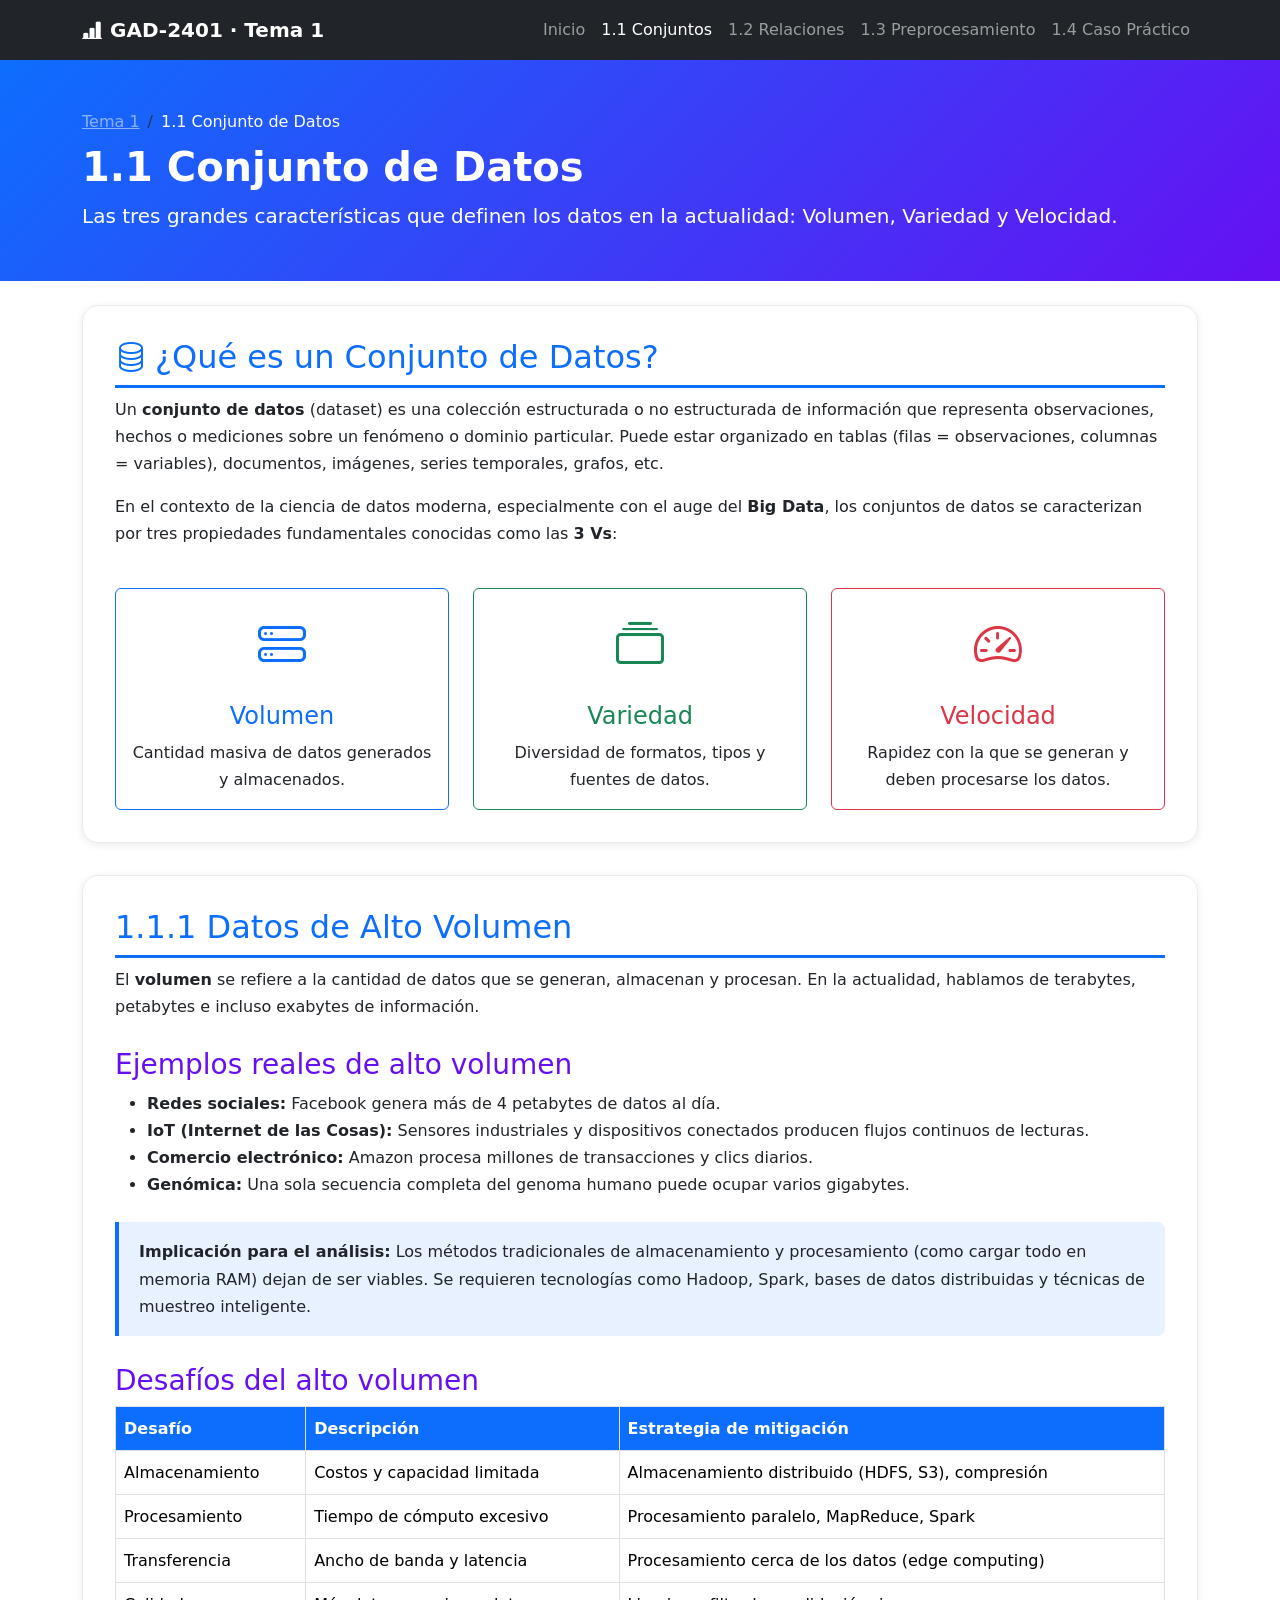
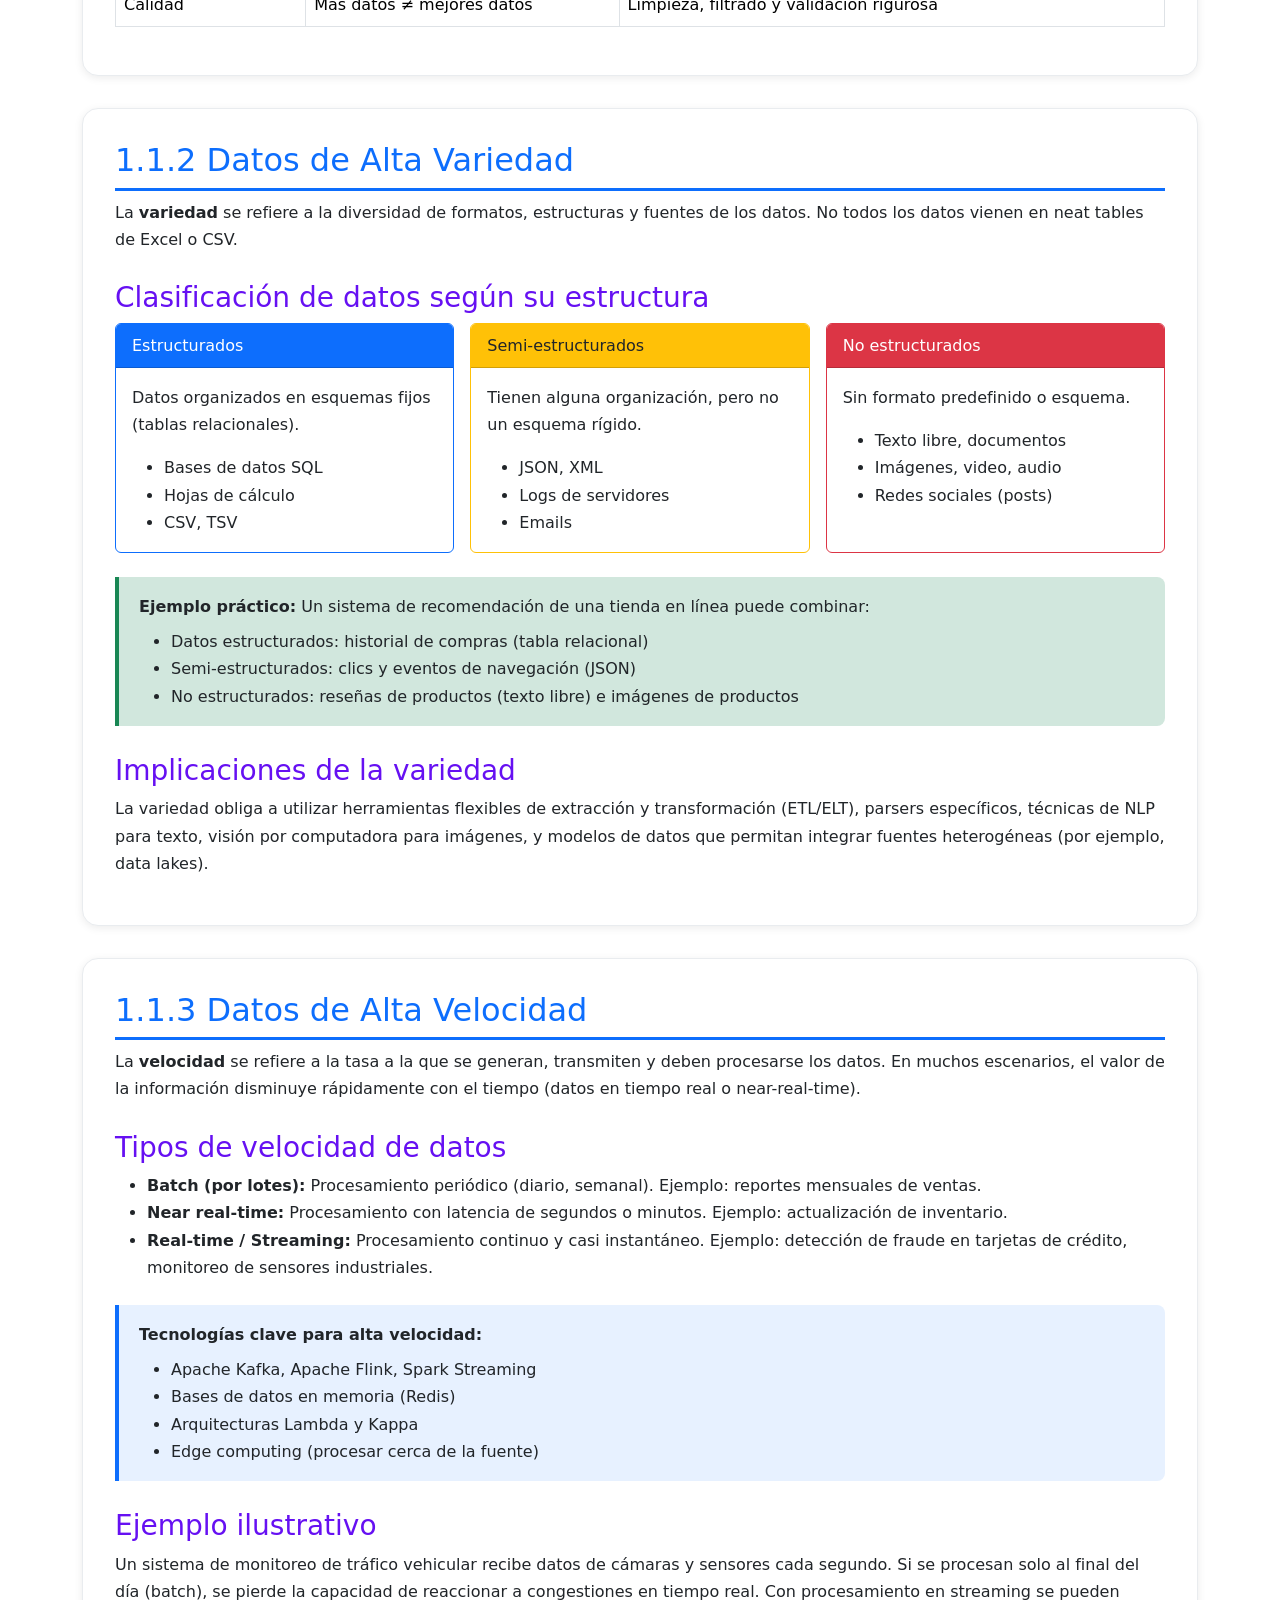
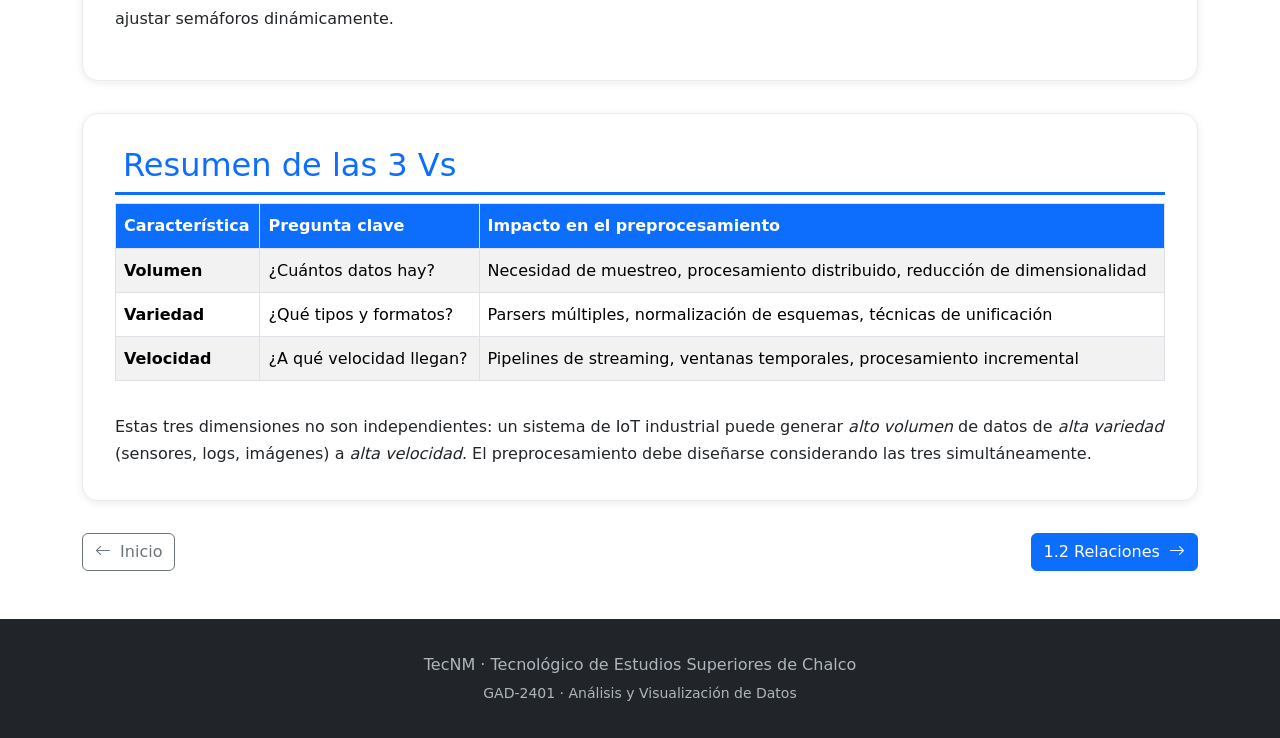
==== conjuntos.html @ 8508a1d7 "Add files via upload" ====
<!DOCTYPE html>
<html lang="es">
<head>
    <meta charset="UTF-8">
    <meta name="viewport" content="width=device-width, initial-scale=1.0">
    <title>1.1 Conjunto de Datos | Tema 1 - GAD-2401</title>
    <link href="https://cdn.jsdelivr.net/npm/bootstrap@5.3.3/dist/css/bootstrap.min.css" rel="stylesheet">
    <link href="https://cdn.jsdelivr.net/npm/bootstrap-icons@1.11.3/font/bootstrap-icons.min.css" rel="stylesheet">
    <style>
        :root { --primary: #0d6efd; --secondary: #6610f2; }
        body { font-family: 'Segoe UI', system-ui, sans-serif; line-height: 1.7; }
        .hero { background: linear-gradient(135deg, #0d6efd 0%, #6610f2 100%); color: white; padding: 3rem 0; }
        .section-card { background: white; border-radius: 1rem; box-shadow: 0 0.125rem 0.5rem rgba(0,0,0,0.08); padding: 2rem; margin-bottom: 2rem; border: 1px solid #e9ecef; }
        .section-card h2 { color: var(--primary); border-bottom: 3px solid var(--primary); padding-bottom: 0.5rem; }
        .section-card h3 { color: var(--secondary); margin-top: 1.75rem; }
        .highlight-box { background: #e7f1ff; border-left: 4px solid var(--primary); padding: 1rem 1.25rem; border-radius: 0 0.5rem 0.5rem 0; margin: 1.5rem 0; }
        .info-box { background: #d1e7dd; border-left: 4px solid #198754; padding: 1rem 1.25rem; border-radius: 0 0.5rem 0.5rem 0; margin: 1.5rem 0; }
        .vs-card { transition: transform 0.2s; height: 100%; }
        .vs-card:hover { transform: translateY(-4px); }
        footer { background: #212529; color: #adb5bd; padding: 2rem 0; margin-top: 3rem; }
        .table th { background: var(--primary); color: white; }
    </style>
</head>
<body>
    <nav class="navbar navbar-expand-lg navbar-dark bg-dark sticky-top">
        <div class="container">
            <a class="navbar-brand fw-bold" href="index.html"><i class="bi bi-bar-chart-line-fill me-2"></i>GAD-2401 · Tema 1</a>
            <button class="navbar-toggler" type="button" data-bs-toggle="collapse" data-bs-target="#navbarNav"><span class="navbar-toggler-icon"></span></button>
            <div class="collapse navbar-collapse" id="navbarNav">
                <ul class="navbar-nav ms-auto">
                    <li class="nav-item"><a class="nav-link" href="index.html">Inicio</a></li>
                    <li class="nav-item"><a class="nav-link active" href="conjuntos.html">1.1 Conjuntos</a></li>
                    <li class="nav-item"><a class="nav-link" href="relaciones.html">1.2 Relaciones</a></li>
                    <li class="nav-item"><a class="nav-link" href="preprocesamiento.html">1.3 Preprocesamiento</a></li>
                    <li class="nav-item"><a class="nav-link" href="caso_practico.html">1.4 Caso Práctico</a></li>
                </ul>
            </div>
        </div>
    </nav>

    <section class="hero">
        <div class="container">
            <nav aria-label="breadcrumb">
                <ol class="breadcrumb mb-2">
                    <li class="breadcrumb-item"><a href="index.html" class="text-white-50">Tema 1</a></li>
                    <li class="breadcrumb-item active text-white" aria-current="page">1.1 Conjunto de Datos</li>
                </ol>
            </nav>
            <h1 class="fw-bold">1.1 Conjunto de Datos</h1>
            <p class="lead mb-0">Las tres grandes características que definen los datos en la actualidad: Volumen, Variedad y Velocidad.</p>
        </div>
    </section>

    <div class="container my-4">
        <div class="section-card">
            <h2><i class="bi bi-database me-2"></i>¿Qué es un Conjunto de Datos?</h2>
            <p>
                Un <strong>conjunto de datos</strong> (dataset) es una colección estructurada o no estructurada de información 
                que representa observaciones, hechos o mediciones sobre un fenómeno o dominio particular. 
                Puede estar organizado en tablas (filas = observaciones, columnas = variables), documentos, 
                imágenes, series temporales, grafos, etc.
            </p>
            <p>
                En el contexto de la ciencia de datos moderna, especialmente con el auge del <strong>Big Data</strong>, 
                los conjuntos de datos se caracterizan por tres propiedades fundamentales conocidas como las 
                <strong>3 Vs</strong>:
            </p>
            <div class="row g-4 mt-2">
                <div class="col-md-4">
                    <div class="card vs-card border-primary h-100">
                        <div class="card-body text-center">
                            <i class="bi bi-hdd-stack text-primary" style="font-size: 3rem;"></i>
                            <h4 class="mt-3 text-primary">Volumen</h4>
                            <p class="mb-0">Cantidad masiva de datos generados y almacenados.</p>
                        </div>
                    </div>
                </div>
                <div class="col-md-4">
                    <div class="card vs-card border-success h-100">
                        <div class="card-body text-center">
                            <i class="bi bi-collection text-success" style="font-size: 3rem;"></i>
                            <h4 class="mt-3 text-success">Variedad</h4>
                            <p class="mb-0">Diversidad de formatos, tipos y fuentes de datos.</p>
                        </div>
                    </div>
                </div>
                <div class="col-md-4">
                    <div class="card vs-card border-danger h-100">
                        <div class="card-body text-center">
                            <i class="bi bi-speedometer2 text-danger" style="font-size: 3rem;"></i>
                            <h4 class="mt-3 text-danger">Velocidad</h4>
                            <p class="mb-0">Rapidez con la que se generan y deben procesarse los datos.</p>
                        </div>
                    </div>
                </div>
            </div>
        </div>

        <!-- 1.1.1 Volumen -->
        <div class="section-card">
            <h2>1.1.1 Datos de Alto Volumen</h2>
            <p>
                El <strong>volumen</strong> se refiere a la cantidad de datos que se generan, almacenan y procesan. 
                En la actualidad, hablamos de terabytes, petabytes e incluso exabytes de información.
            </p>
            <h3>Ejemplos reales de alto volumen</h3>
            <ul>
                <li><strong>Redes sociales:</strong> Facebook genera más de 4 petabytes de datos al día.</li>
                <li><strong>IoT (Internet de las Cosas):</strong> Sensores industriales y dispositivos conectados producen flujos continuos de lecturas.</li>
                <li><strong>Comercio electrónico:</strong> Amazon procesa millones de transacciones y clics diarios.</li>
                <li><strong>Genómica:</strong> Una sola secuencia completa del genoma humano puede ocupar varios gigabytes.</li>
            </ul>
            <div class="highlight-box">
                <strong>Implicación para el análisis:</strong> Los métodos tradicionales de almacenamiento y procesamiento 
                (como cargar todo en memoria RAM) dejan de ser viables. Se requieren tecnologías como 
                Hadoop, Spark, bases de datos distribuidas y técnicas de muestreo inteligente.
            </div>
            <h3>Desafíos del alto volumen</h3>
            <div class="table-responsive">
                <table class="table table-bordered table-hover">
                    <thead>
                        <tr>
                            <th>Desafío</th>
                            <th>Descripción</th>
                            <th>Estrategia de mitigación</th>
                        </tr>
                    </thead>
                    <tbody>
                        <tr>
                            <td>Almacenamiento</td>
                            <td>Costos y capacidad limitada</td>
                            <td>Almacenamiento distribuido (HDFS, S3), compresión</td>
                        </tr>
                        <tr>
                            <td>Procesamiento</td>
                            <td>Tiempo de cómputo excesivo</td>
                            <td>Procesamiento paralelo, MapReduce, Spark</td>
                        </tr>
                        <tr>
                            <td>Transferencia</td>
                            <td>Ancho de banda y latencia</td>
                            <td>Procesamiento cerca de los datos (edge computing)</td>
                        </tr>
                        <tr>
                            <td>Calidad</td>
                            <td>Más datos ≠ mejores datos</td>
                            <td>Limpieza, filtrado y validación rigurosa</td>
                        </tr>
                    </tbody>
                </table>
            </div>
        </div>

        <!-- 1.1.2 Variedad -->
        <div class="section-card">
            <h2>1.1.2 Datos de Alta Variedad</h2>
            <p>
                La <strong>variedad</strong> se refiere a la diversidad de formatos, estructuras y fuentes de los datos. 
                No todos los datos vienen en neat tables de Excel o CSV.
            </p>
            <h3>Clasificación de datos según su estructura</h3>
            <div class="row g-3">
                <div class="col-md-4">
                    <div class="card h-100 border-primary">
                        <div class="card-header bg-primary text-white">Estructurados</div>
                        <div class="card-body">
                            <p>Datos organizados en esquemas fijos (tablas relacionales).</p>
                            <ul class="mb-0">
                                <li>Bases de datos SQL</li>
                                <li>Hojas de cálculo</li>
                                <li>CSV, TSV</li>
                            </ul>
                        </div>
                    </div>
                </div>
                <div class="col-md-4">
                    <div class="card h-100 border-warning">
                        <div class="card-header bg-warning text-dark">Semi-estructurados</div>
                        <div class="card-body">
                            <p>Tienen alguna organización, pero no un esquema rígido.</p>
                            <ul class="mb-0">
                                <li>JSON, XML</li>
                                <li>Logs de servidores</li>
                                <li>Emails</li>
                            </ul>
                        </div>
                    </div>
                </div>
                <div class="col-md-4">
                    <div class="card h-100 border-danger">
                        <div class="card-header bg-danger text-white">No estructurados</div>
                        <div class="card-body">
                            <p>Sin formato predefinido o esquema.</p>
                            <ul class="mb-0">
                                <li>Texto libre, documentos</li>
                                <li>Imágenes, video, audio</li>
                                <li>Redes sociales (posts)</li>
                            </ul>
                        </div>
                    </div>
                </div>
            </div>
            <div class="info-box mt-4">
                <strong>Ejemplo práctico:</strong> Un sistema de recomendación de una tienda en línea puede combinar:
                <ul class="mb-0 mt-2">
                    <li>Datos estructurados: historial de compras (tabla relacional)</li>
                    <li>Semi-estructurados: clics y eventos de navegación (JSON)</li>
                    <li>No estructurados: reseñas de productos (texto libre) e imágenes de productos</li>
                </ul>
            </div>
            <h3>Implicaciones de la variedad</h3>
            <p>
                La variedad obliga a utilizar herramientas flexibles de extracción y transformación 
                (ETL/ELT), parsers específicos, técnicas de NLP para texto, visión por computadora 
                para imágenes, y modelos de datos que permitan integrar fuentes heterogéneas 
                (por ejemplo, data lakes).
            </p>
        </div>

        <!-- 1.1.3 Velocidad -->
        <div class="section-card">
            <h2>1.1.3 Datos de Alta Velocidad</h2>
            <p>
                La <strong>velocidad</strong> se refiere a la tasa a la que se generan, transmiten y deben 
                procesarse los datos. En muchos escenarios, el valor de la información disminuye 
                rápidamente con el tiempo (datos en tiempo real o near-real-time).
            </p>
            <h3>Tipos de velocidad de datos</h3>
            <ul>
                <li><strong>Batch (por lotes):</strong> Procesamiento periódico (diario, semanal). Ejemplo: reportes mensuales de ventas.</li>
                <li><strong>Near real-time:</strong> Procesamiento con latencia de segundos o minutos. Ejemplo: actualización de inventario.</li>
                <li><strong>Real-time / Streaming:</strong> Procesamiento continuo y casi instantáneo. Ejemplo: detección de fraude en tarjetas de crédito, monitoreo de sensores industriales.</li>
            </ul>
            <div class="highlight-box">
                <strong>Tecnologías clave para alta velocidad:</strong>
                <ul class="mb-0 mt-2">
                    <li>Apache Kafka, Apache Flink, Spark Streaming</li>
                    <li>Bases de datos en memoria (Redis)</li>
                    <li>Arquitecturas Lambda y Kappa</li>
                    <li>Edge computing (procesar cerca de la fuente)</li>
                </ul>
            </div>
            <h3>Ejemplo ilustrativo</h3>
            <p>
                Un sistema de monitoreo de tráfico vehicular recibe datos de cámaras y sensores 
                cada segundo. Si se procesan solo al final del día (batch), se pierde la capacidad 
                de reaccionar a congestiones en tiempo real. Con procesamiento en streaming se 
                pueden ajustar semáforos dinámicamente.
            </p>
        </div>

        <!-- Resumen 3Vs -->
        <div class="section-card">
            <h2><i class="bi bi-summary me-2"></i>Resumen de las 3 Vs</h2>
            <div class="table-responsive">
                <table class="table table-striped table-bordered">
                    <thead>
                        <tr>
                            <th>Característica</th>
                            <th>Pregunta clave</th>
                            <th>Impacto en el preprocesamiento</th>
                        </tr>
                    </thead>
                    <tbody>
                        <tr>
                            <td><strong>Volumen</strong></td>
                            <td>¿Cuántos datos hay?</td>
                            <td>Necesidad de muestreo, procesamiento distribuido, reducción de dimensionalidad</td>
                        </tr>
                        <tr>
                            <td><strong>Variedad</strong></td>
                            <td>¿Qué tipos y formatos?</td>
                            <td>Parsers múltiples, normalización de esquemas, técnicas de unificación</td>
                        </tr>
                        <tr>
                            <td><strong>Velocidad</strong></td>
                            <td>¿A qué velocidad llegan?</td>
                            <td>Pipelines de streaming, ventanas temporales, procesamiento incremental</td>
                        </tr>
                    </tbody>
                </table>
            </div>
            <p class="mt-3 mb-0">
                Estas tres dimensiones no son independientes: un sistema de IoT industrial puede 
                generar <em>alto volumen</em> de datos de <em>alta variedad</em> (sensores, logs, imágenes) 
                a <em>alta velocidad</em>. El preprocesamiento debe diseñarse considerando las tres simultáneamente.
            </p>
        </div>

        <div class="d-flex justify-content-between mt-4">
            <a href="index.html" class="btn btn-outline-secondary"><i class="bi bi-arrow-left me-1"></i> Inicio</a>
            <a href="relaciones.html" class="btn btn-primary">1.2 Relaciones <i class="bi bi-arrow-right ms-1"></i></a>
        </div>
    </div>

    <footer>
        <div class="container text-center">
            <p class="mb-1">TecNM · Tecnológico de Estudios Superiores de Chalco</p>
            <p class="mb-0 small">GAD-2401 · Análisis y Visualización de Datos</p>
        </div>
    </footer>
    <script src="https://cdn.jsdelivr.net/npm/bootstrap@5.3.3/dist/js/bootstrap.bundle.min.js"></script>
</body>
</html>
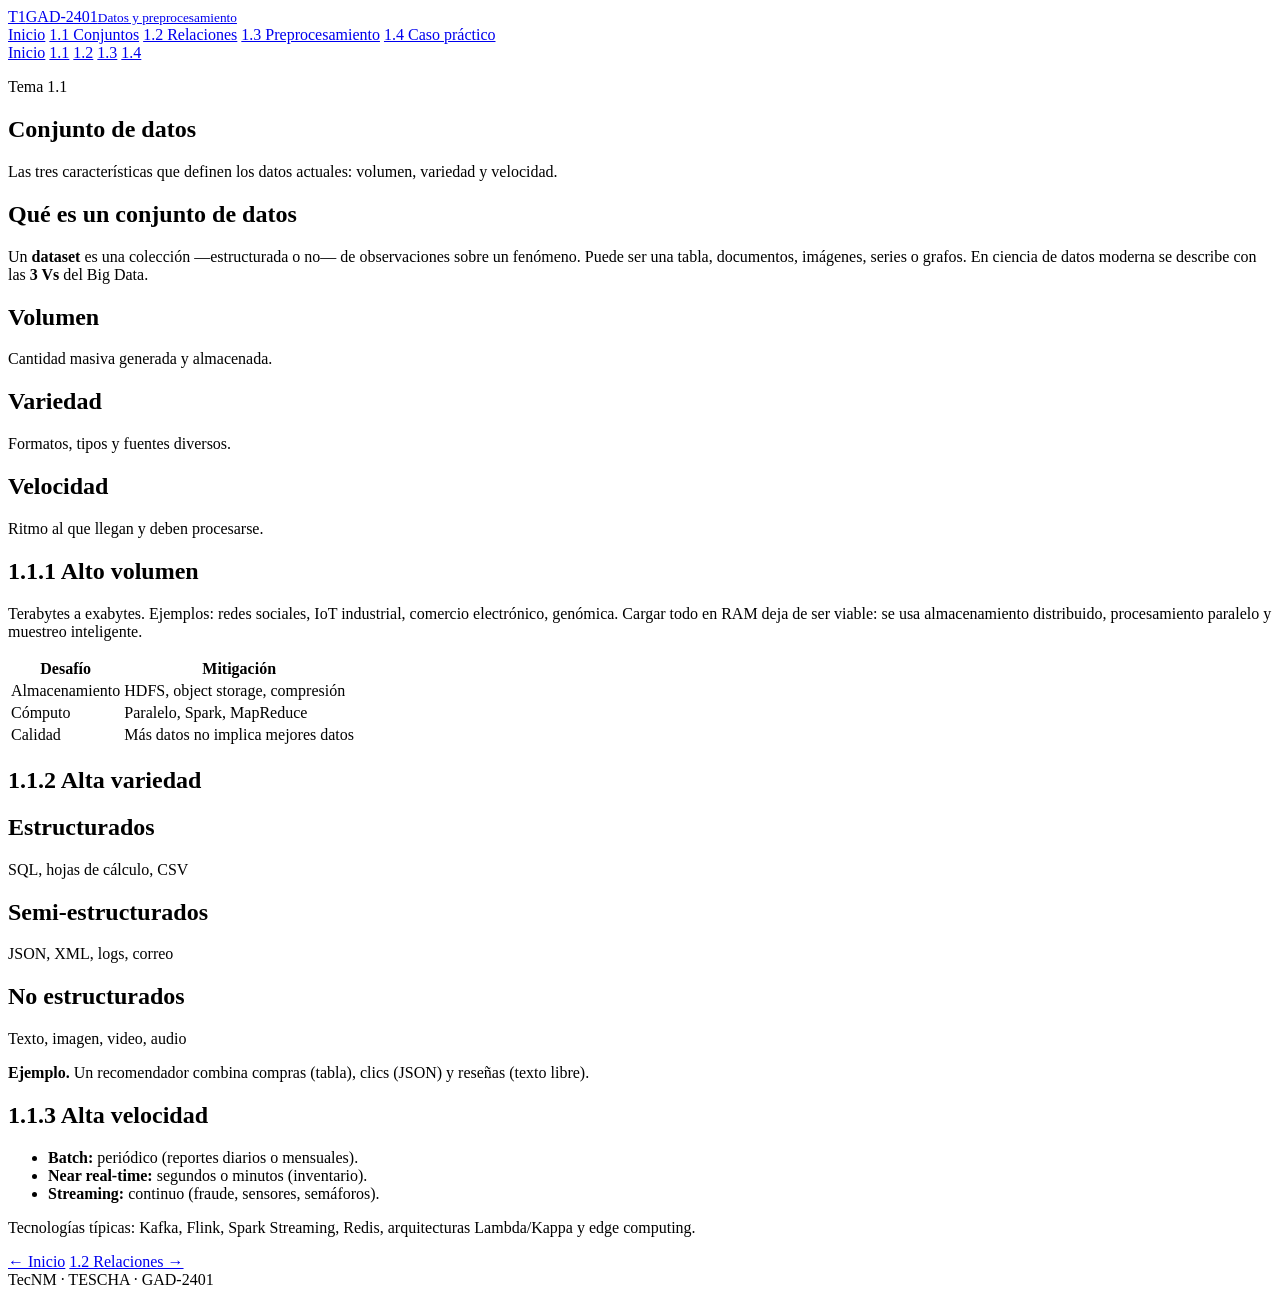
==== commit 4ba3f4c8: "Add files via upload" ====
--- a/conjuntos.html
+++ b/conjuntos.html
@@ -1,304 +1,87 @@
 <!DOCTYPE html>
 <html lang="es">
 <head>
-    <meta charset="UTF-8">
-    <meta name="viewport" content="width=device-width, initial-scale=1.0">
-    <title>1.1 Conjunto de Datos | Tema 1 - GAD-2401</title>
-    <link href="https://cdn.jsdelivr.net/npm/bootstrap@5.3.3/dist/css/bootstrap.min.css" rel="stylesheet">
-    <link href="https://cdn.jsdelivr.net/npm/bootstrap-icons@1.11.3/font/bootstrap-icons.min.css" rel="stylesheet">
-    <style>
-        :root { --primary: #0d6efd; --secondary: #6610f2; }
-        body { font-family: 'Segoe UI', system-ui, sans-serif; line-height: 1.7; }
-        .hero { background: linear-gradient(135deg, #0d6efd 0%, #6610f2 100%); color: white; padding: 3rem 0; }
-        .section-card { background: white; border-radius: 1rem; box-shadow: 0 0.125rem 0.5rem rgba(0,0,0,0.08); padding: 2rem; margin-bottom: 2rem; border: 1px solid #e9ecef; }
-        .section-card h2 { color: var(--primary); border-bottom: 3px solid var(--primary); padding-bottom: 0.5rem; }
-        .section-card h3 { color: var(--secondary); margin-top: 1.75rem; }
-        .highlight-box { background: #e7f1ff; border-left: 4px solid var(--primary); padding: 1rem 1.25rem; border-radius: 0 0.5rem 0.5rem 0; margin: 1.5rem 0; }
-        .info-box { background: #d1e7dd; border-left: 4px solid #198754; padding: 1rem 1.25rem; border-radius: 0 0.5rem 0.5rem 0; margin: 1.5rem 0; }
-        .vs-card { transition: transform 0.2s; height: 100%; }
-        .vs-card:hover { transform: translateY(-4px); }
-        footer { background: #212529; color: #adb5bd; padding: 2rem 0; margin-top: 3rem; }
-        .table th { background: var(--primary); color: white; }
-    </style>
+  <meta charset="utf-8">
+  <meta name="viewport" content="width=device-width, initial-scale=1">
+  <title>1.1 Conjuntos de datos · GAD-2401</title>
+  <link rel="icon" href="assets/favicon.svg">
+  <link rel="stylesheet" href="https://fonts.googleapis.com/css2?family=Fraunces:opsz,wght@9..144,500;9..144,650&family=IBM+Plex+Mono:wght@400;500&family=Source+Serif+4:opsz,wght@8..60,400;8..60,600&display=swap">
+  <link rel="stylesheet" href="assets/styles.css">
 </head>
 <body>
-    <nav class="navbar navbar-expand-lg navbar-dark bg-dark sticky-top">
-        <div class="container">
-            <a class="navbar-brand fw-bold" href="index.html"><i class="bi bi-bar-chart-line-fill me-2"></i>GAD-2401 · Tema 1</a>
-            <button class="navbar-toggler" type="button" data-bs-toggle="collapse" data-bs-target="#navbarNav"><span class="navbar-toggler-icon"></span></button>
-            <div class="collapse navbar-collapse" id="navbarNav">
-                <ul class="navbar-nav ms-auto">
-                    <li class="nav-item"><a class="nav-link" href="index.html">Inicio</a></li>
-                    <li class="nav-item"><a class="nav-link active" href="conjuntos.html">1.1 Conjuntos</a></li>
-                    <li class="nav-item"><a class="nav-link" href="relaciones.html">1.2 Relaciones</a></li>
-                    <li class="nav-item"><a class="nav-link" href="preprocesamiento.html">1.3 Preprocesamiento</a></li>
-                    <li class="nav-item"><a class="nav-link" href="caso_practico.html">1.4 Caso Práctico</a></li>
-                </ul>
-            </div>
-        </div>
+  <header class="topbar">
+    <div class="topbar-inner">
+      <a class="brand" href="index.html"><span class="mark">T1</span><span>GAD-2401<small>Datos y preprocesamiento</small></span></a>
+      <nav class="menu">
+        <a href="index.html">Inicio</a>
+        <a class="active" href="conjuntos.html">1.1 Conjuntos</a>
+        <a href="relaciones.html">1.2 Relaciones</a>
+        <a href="preprocesamiento.html">1.3 Preprocesamiento</a>
+        <a href="caso-practico.html">1.4 Caso práctico</a>
+      </nav>
+    </div>
+    <nav class="mobile-menu">
+      <a href="index.html">Inicio</a>
+      <a class="active" href="conjuntos.html">1.1</a>
+      <a href="relaciones.html">1.2</a>
+      <a href="preprocesamiento.html">1.3</a>
+      <a href="caso-practico.html">1.4</a>
     </nav>
-
-    <section class="hero">
-        <div class="container">
-            <nav aria-label="breadcrumb">
-                <ol class="breadcrumb mb-2">
-                    <li class="breadcrumb-item"><a href="index.html" class="text-white-50">Tema 1</a></li>
-                    <li class="breadcrumb-item active text-white" aria-current="page">1.1 Conjunto de Datos</li>
-                </ol>
-            </nav>
-            <h1 class="fw-bold">1.1 Conjunto de Datos</h1>
-            <p class="lead mb-0">Las tres grandes características que definen los datos en la actualidad: Volumen, Variedad y Velocidad.</p>
-        </div>
-    </section>
-
-    <div class="container my-4">
-        <div class="section-card">
-            <h2><i class="bi bi-database me-2"></i>¿Qué es un Conjunto de Datos?</h2>
-            <p>
-                Un <strong>conjunto de datos</strong> (dataset) es una colección estructurada o no estructurada de información 
-                que representa observaciones, hechos o mediciones sobre un fenómeno o dominio particular. 
-                Puede estar organizado en tablas (filas = observaciones, columnas = variables), documentos, 
-                imágenes, series temporales, grafos, etc.
-            </p>
-            <p>
-                En el contexto de la ciencia de datos moderna, especialmente con el auge del <strong>Big Data</strong>, 
-                los conjuntos de datos se caracterizan por tres propiedades fundamentales conocidas como las 
-                <strong>3 Vs</strong>:
-            </p>
-            <div class="row g-4 mt-2">
-                <div class="col-md-4">
-                    <div class="card vs-card border-primary h-100">
-                        <div class="card-body text-center">
-                            <i class="bi bi-hdd-stack text-primary" style="font-size: 3rem;"></i>
-                            <h4 class="mt-3 text-primary">Volumen</h4>
-                            <p class="mb-0">Cantidad masiva de datos generados y almacenados.</p>
-                        </div>
-                    </div>
-                </div>
-                <div class="col-md-4">
-                    <div class="card vs-card border-success h-100">
-                        <div class="card-body text-center">
-                            <i class="bi bi-collection text-success" style="font-size: 3rem;"></i>
-                            <h4 class="mt-3 text-success">Variedad</h4>
-                            <p class="mb-0">Diversidad de formatos, tipos y fuentes de datos.</p>
-                        </div>
-                    </div>
-                </div>
-                <div class="col-md-4">
-                    <div class="card vs-card border-danger h-100">
-                        <div class="card-body text-center">
-                            <i class="bi bi-speedometer2 text-danger" style="font-size: 3rem;"></i>
-                            <h4 class="mt-3 text-danger">Velocidad</h4>
-                            <p class="mb-0">Rapidez con la que se generan y deben procesarse los datos.</p>
-                        </div>
-                    </div>
-                </div>
-            </div>
-        </div>
-
-        <!-- 1.1.1 Volumen -->
-        <div class="section-card">
-            <h2>1.1.1 Datos de Alto Volumen</h2>
-            <p>
-                El <strong>volumen</strong> se refiere a la cantidad de datos que se generan, almacenan y procesan. 
-                En la actualidad, hablamos de terabytes, petabytes e incluso exabytes de información.
-            </p>
-            <h3>Ejemplos reales de alto volumen</h3>
-            <ul>
-                <li><strong>Redes sociales:</strong> Facebook genera más de 4 petabytes de datos al día.</li>
-                <li><strong>IoT (Internet de las Cosas):</strong> Sensores industriales y dispositivos conectados producen flujos continuos de lecturas.</li>
-                <li><strong>Comercio electrónico:</strong> Amazon procesa millones de transacciones y clics diarios.</li>
-                <li><strong>Genómica:</strong> Una sola secuencia completa del genoma humano puede ocupar varios gigabytes.</li>
-            </ul>
-            <div class="highlight-box">
-                <strong>Implicación para el análisis:</strong> Los métodos tradicionales de almacenamiento y procesamiento 
-                (como cargar todo en memoria RAM) dejan de ser viables. Se requieren tecnologías como 
-                Hadoop, Spark, bases de datos distribuidas y técnicas de muestreo inteligente.
-            </div>
-            <h3>Desafíos del alto volumen</h3>
-            <div class="table-responsive">
-                <table class="table table-bordered table-hover">
-                    <thead>
-                        <tr>
-                            <th>Desafío</th>
-                            <th>Descripción</th>
-                            <th>Estrategia de mitigación</th>
-                        </tr>
-                    </thead>
-                    <tbody>
-                        <tr>
-                            <td>Almacenamiento</td>
-                            <td>Costos y capacidad limitada</td>
-                            <td>Almacenamiento distribuido (HDFS, S3), compresión</td>
-                        </tr>
-                        <tr>
-                            <td>Procesamiento</td>
-                            <td>Tiempo de cómputo excesivo</td>
-                            <td>Procesamiento paralelo, MapReduce, Spark</td>
-                        </tr>
-                        <tr>
-                            <td>Transferencia</td>
-                            <td>Ancho de banda y latencia</td>
-                            <td>Procesamiento cerca de los datos (edge computing)</td>
-                        </tr>
-                        <tr>
-                            <td>Calidad</td>
-                            <td>Más datos ≠ mejores datos</td>
-                            <td>Limpieza, filtrado y validación rigurosa</td>
-                        </tr>
-                    </tbody>
-                </table>
-            </div>
-        </div>
-
-        <!-- 1.1.2 Variedad -->
-        <div class="section-card">
-            <h2>1.1.2 Datos de Alta Variedad</h2>
-            <p>
-                La <strong>variedad</strong> se refiere a la diversidad de formatos, estructuras y fuentes de los datos. 
-                No todos los datos vienen en neat tables de Excel o CSV.
-            </p>
-            <h3>Clasificación de datos según su estructura</h3>
-            <div class="row g-3">
-                <div class="col-md-4">
-                    <div class="card h-100 border-primary">
-                        <div class="card-header bg-primary text-white">Estructurados</div>
-                        <div class="card-body">
-                            <p>Datos organizados en esquemas fijos (tablas relacionales).</p>
-                            <ul class="mb-0">
-                                <li>Bases de datos SQL</li>
-                                <li>Hojas de cálculo</li>
-                                <li>CSV, TSV</li>
-                            </ul>
-                        </div>
-                    </div>
-                </div>
-                <div class="col-md-4">
-                    <div class="card h-100 border-warning">
-                        <div class="card-header bg-warning text-dark">Semi-estructurados</div>
-                        <div class="card-body">
-                            <p>Tienen alguna organización, pero no un esquema rígido.</p>
-                            <ul class="mb-0">
-                                <li>JSON, XML</li>
-                                <li>Logs de servidores</li>
-                                <li>Emails</li>
-                            </ul>
-                        </div>
-                    </div>
-                </div>
-                <div class="col-md-4">
-                    <div class="card h-100 border-danger">
-                        <div class="card-header bg-danger text-white">No estructurados</div>
-                        <div class="card-body">
-                            <p>Sin formato predefinido o esquema.</p>
-                            <ul class="mb-0">
-                                <li>Texto libre, documentos</li>
-                                <li>Imágenes, video, audio</li>
-                                <li>Redes sociales (posts)</li>
-                            </ul>
-                        </div>
-                    </div>
-                </div>
-            </div>
-            <div class="info-box mt-4">
-                <strong>Ejemplo práctico:</strong> Un sistema de recomendación de una tienda en línea puede combinar:
-                <ul class="mb-0 mt-2">
-                    <li>Datos estructurados: historial de compras (tabla relacional)</li>
-                    <li>Semi-estructurados: clics y eventos de navegación (JSON)</li>
-                    <li>No estructurados: reseñas de productos (texto libre) e imágenes de productos</li>
-                </ul>
-            </div>
-            <h3>Implicaciones de la variedad</h3>
-            <p>
-                La variedad obliga a utilizar herramientas flexibles de extracción y transformación 
-                (ETL/ELT), parsers específicos, técnicas de NLP para texto, visión por computadora 
-                para imágenes, y modelos de datos que permitan integrar fuentes heterogéneas 
-                (por ejemplo, data lakes).
-            </p>
-        </div>
-
-        <!-- 1.1.3 Velocidad -->
-        <div class="section-card">
-            <h2>1.1.3 Datos de Alta Velocidad</h2>
-            <p>
-                La <strong>velocidad</strong> se refiere a la tasa a la que se generan, transmiten y deben 
-                procesarse los datos. En muchos escenarios, el valor de la información disminuye 
-                rápidamente con el tiempo (datos en tiempo real o near-real-time).
-            </p>
-            <h3>Tipos de velocidad de datos</h3>
-            <ul>
-                <li><strong>Batch (por lotes):</strong> Procesamiento periódico (diario, semanal). Ejemplo: reportes mensuales de ventas.</li>
-                <li><strong>Near real-time:</strong> Procesamiento con latencia de segundos o minutos. Ejemplo: actualización de inventario.</li>
-                <li><strong>Real-time / Streaming:</strong> Procesamiento continuo y casi instantáneo. Ejemplo: detección de fraude en tarjetas de crédito, monitoreo de sensores industriales.</li>
-            </ul>
-            <div class="highlight-box">
-                <strong>Tecnologías clave para alta velocidad:</strong>
-                <ul class="mb-0 mt-2">
-                    <li>Apache Kafka, Apache Flink, Spark Streaming</li>
-                    <li>Bases de datos en memoria (Redis)</li>
-                    <li>Arquitecturas Lambda y Kappa</li>
-                    <li>Edge computing (procesar cerca de la fuente)</li>
-                </ul>
-            </div>
-            <h3>Ejemplo ilustrativo</h3>
-            <p>
-                Un sistema de monitoreo de tráfico vehicular recibe datos de cámaras y sensores 
-                cada segundo. Si se procesan solo al final del día (batch), se pierde la capacidad 
-                de reaccionar a congestiones en tiempo real. Con procesamiento en streaming se 
-                pueden ajustar semáforos dinámicamente.
-            </p>
-        </div>
-
-        <!-- Resumen 3Vs -->
-        <div class="section-card">
-            <h2><i class="bi bi-summary me-2"></i>Resumen de las 3 Vs</h2>
-            <div class="table-responsive">
-                <table class="table table-striped table-bordered">
-                    <thead>
-                        <tr>
-                            <th>Característica</th>
-                            <th>Pregunta clave</th>
-                            <th>Impacto en el preprocesamiento</th>
-                        </tr>
-                    </thead>
-                    <tbody>
-                        <tr>
-                            <td><strong>Volumen</strong></td>
-                            <td>¿Cuántos datos hay?</td>
-                            <td>Necesidad de muestreo, procesamiento distribuido, reducción de dimensionalidad</td>
-                        </tr>
-                        <tr>
-                            <td><strong>Variedad</strong></td>
-                            <td>¿Qué tipos y formatos?</td>
-                            <td>Parsers múltiples, normalización de esquemas, técnicas de unificación</td>
-                        </tr>
-                        <tr>
-                            <td><strong>Velocidad</strong></td>
-                            <td>¿A qué velocidad llegan?</td>
-                            <td>Pipelines de streaming, ventanas temporales, procesamiento incremental</td>
-                        </tr>
-                    </tbody>
-                </table>
-            </div>
-            <p class="mt-3 mb-0">
-                Estas tres dimensiones no son independientes: un sistema de IoT industrial puede 
-                generar <em>alto volumen</em> de datos de <em>alta variedad</em> (sensores, logs, imágenes) 
-                a <em>alta velocidad</em>. El preprocesamiento debe diseñarse considerando las tres simultáneamente.
-            </p>
-        </div>
-
-        <div class="d-flex justify-content-between mt-4">
-            <a href="index.html" class="btn btn-outline-secondary"><i class="bi bi-arrow-left me-1"></i> Inicio</a>
-            <a href="relaciones.html" class="btn btn-primary">1.2 Relaciones <i class="bi bi-arrow-right ms-1"></i></a>
-        </div>
+  </header>
+  <section class="hero">
+    <div class="hero-inner">
+      <p class="kicker">Tema 1.1</p>
+      <h1>Conjunto de datos</h1>
+      <p class="lead">Las tres características que definen los datos actuales: volumen, variedad y velocidad.</p>
     </div>
-
-    <footer>
-        <div class="container text-center">
-            <p class="mb-1">TecNM · Tecnológico de Estudios Superiores de Chalco</p>
-            <p class="mb-0 small">GAD-2401 · Análisis y Visualización de Datos</p>
-        </div>
-    </footer>
-    <script src="https://cdn.jsdelivr.net/npm/bootstrap@5.3.3/dist/js/bootstrap.bundle.min.js"></script>
+  </section>
+  <main class="wrap">
+    <article class="card">
+      <h2>Qué es un conjunto de datos</h2>
+      <p class="muted">Un <strong>dataset</strong> es una colección —estructurada o no— de observaciones sobre un fenómeno. Puede ser una tabla, documentos, imágenes, series o grafos. En ciencia de datos moderna se describe con las <strong>3 Vs</strong> del Big Data.</p>
+      <div class="grid grid-3" style="margin-top:1rem">
+        <div class="tile"><h2>Volumen</h2><p class="muted">Cantidad masiva generada y almacenada.</p></div>
+        <div class="tile"><h2>Variedad</h2><p class="muted">Formatos, tipos y fuentes diversos.</p></div>
+        <div class="tile"><h2>Velocidad</h2><p class="muted">Ritmo al que llegan y deben procesarse.</p></div>
+      </div>
+    </article>
+    <article class="card">
+      <h2>1.1.1 Alto volumen</h2>
+      <p class="muted">Terabytes a exabytes. Ejemplos: redes sociales, IoT industrial, comercio electrónico, genómica. Cargar todo en RAM deja de ser viable: se usa almacenamiento distribuido, procesamiento paralelo y muestreo inteligente.</p>
+      <div class="table-wrap">
+        <table>
+          <thead><tr><th>Desafío</th><th>Mitigación</th></tr></thead>
+          <tbody>
+            <tr><td>Almacenamiento</td><td>HDFS, object storage, compresión</td></tr>
+            <tr><td>Cómputo</td><td>Paralelo, Spark, MapReduce</td></tr>
+            <tr><td>Calidad</td><td>Más datos no implica mejores datos</td></tr>
+          </tbody>
+        </table>
+      </div>
+    </article>
+    <article class="card">
+      <h2>1.1.2 Alta variedad</h2>
+      <div class="grid grid-3">
+        <div class="tile"><h2>Estructurados</h2><p class="muted">SQL, hojas de cálculo, CSV</p></div>
+        <div class="tile"><h2>Semi-estructurados</h2><p class="muted">JSON, XML, logs, correo</p></div>
+        <div class="tile"><h2>No estructurados</h2><p class="muted">Texto, imagen, video, audio</p></div>
+      </div>
+      <div class="callout"><strong>Ejemplo.</strong> Un recomendador combina compras (tabla), clics (JSON) y reseñas (texto libre).</div>
+    </article>
+    <article class="card">
+      <h2>1.1.3 Alta velocidad</h2>
+      <ul class="list">
+        <li><strong>Batch:</strong> periódico (reportes diarios o mensuales).</li>
+        <li><strong>Near real-time:</strong> segundos o minutos (inventario).</li>
+        <li><strong>Streaming:</strong> continuo (fraude, sensores, semáforos).</li>
+      </ul>
+      <p class="muted">Tecnologías típicas: Kafka, Flink, Spark Streaming, Redis, arquitecturas Lambda/Kappa y edge computing.</p>
+    </article>
+    <div class="pager">
+      <a class="btn btn-ghost" href="index.html">← Inicio</a>
+      <a class="btn btn-solid" href="relaciones.html">1.2 Relaciones →</a>
+    </div>
+  </main>
+  <footer>TecNM · TESCHA · GAD-2401</footer>
 </body>
 </html>
